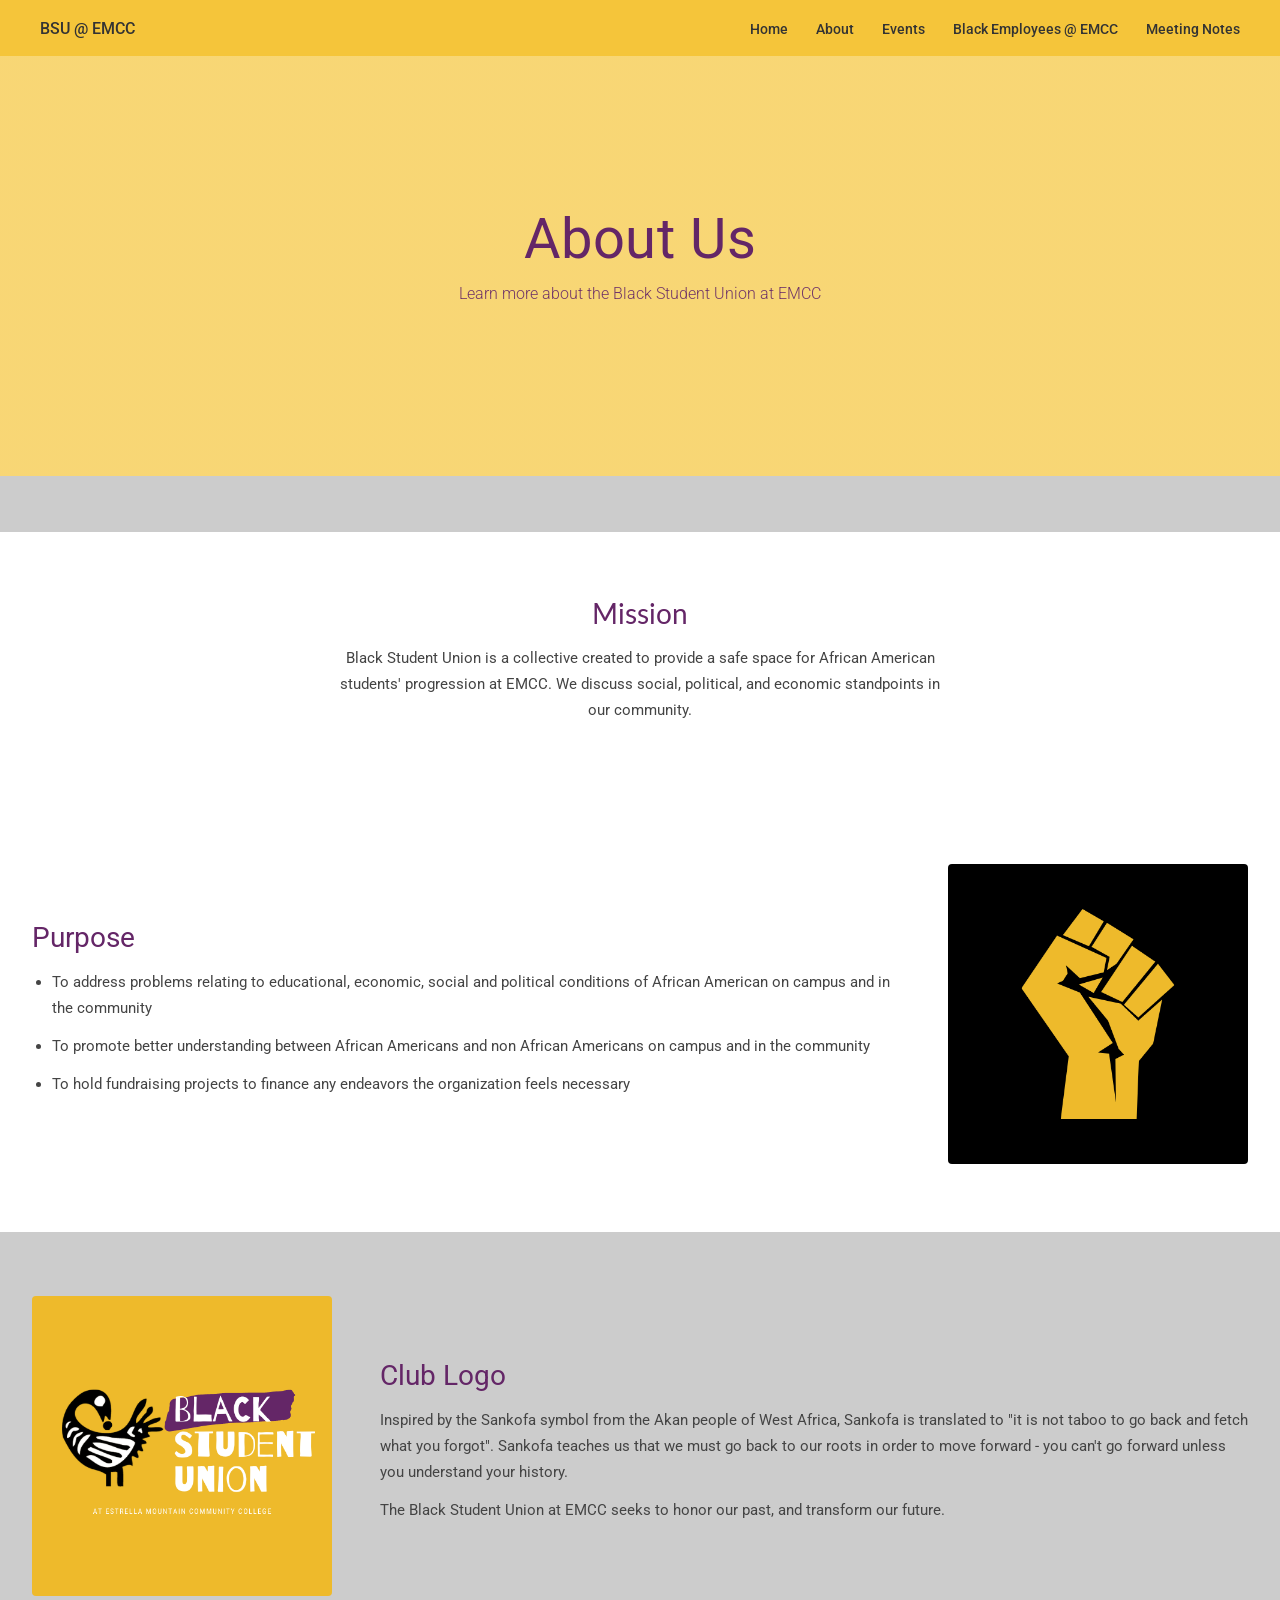
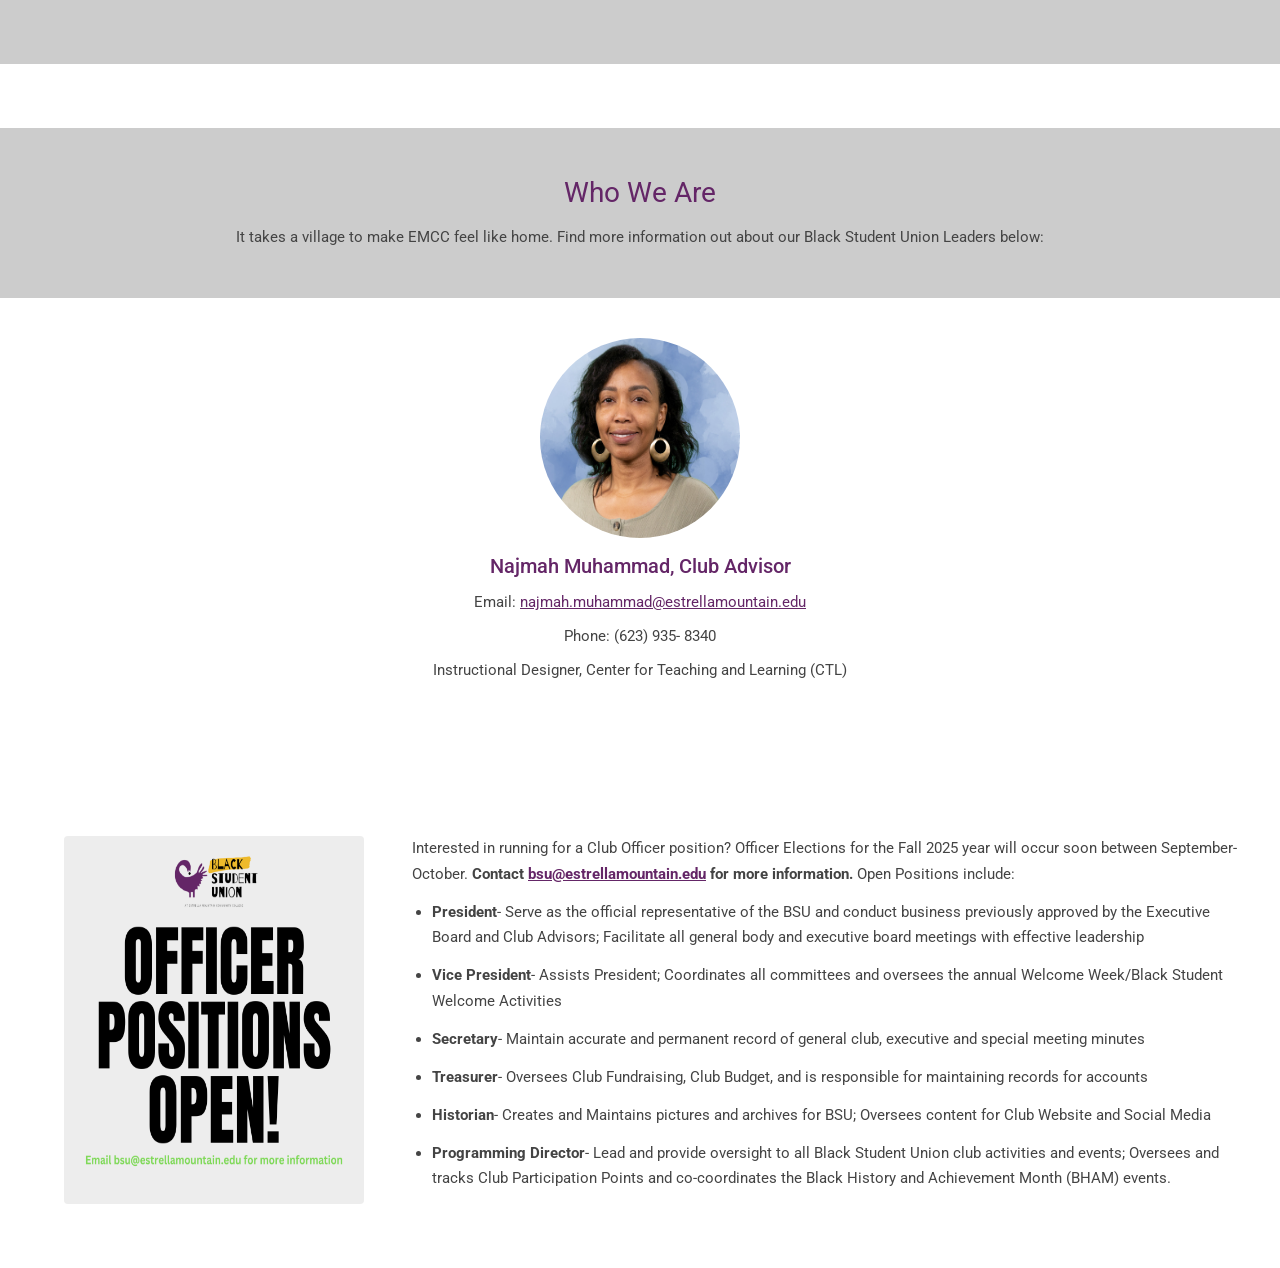
==== about.html @ 61bb8159 "Initialize project with basic structure and dependencies. completed the about structure and all the " ====
<!DOCTYPE html>
<html lang="en">
<head>
    <meta charset="UTF-8">
    <meta name="viewport" content="width=device-width, initial-scale=1.0">
    <title>About | BSU @ EMCC</title>
    <link href="https://fonts.googleapis.com/css2?family=Google+Sans:wght@400;500;700&family=Roboto:wght@300;400;500&family=Lato:wght@400;700&display=swap" rel="stylesheet">
    <link rel="stylesheet" href="club_content.css">
</head>
<body>
    <nav class="nav-about">
        <span class="nav-brand">BSU @ EMCC</span>
        <ul class="nav-links">
            <li><a href="Home.html">Home</a></li>
            <li><a href="About.html">About</a></li>
            <li><a href="Events.html">Events</a></li>
            <li><a href="BlackEmployees.html">Black Employees @ EMCC</a></li>
            <li><a href="#">Meeting Notes</a></li>
        </ul>
    </nav>
    <div class="hero hero-about">
        <h1>About Us</h1>
        <p>Learn more about the Black Student Union at EMCC</p>
    </div>
    <hr class="divider-about">
    <div class="mission-section">
        <h2>Mission</h2>
        <p>Black Student Union is a collective created to provide a safe space for African American students' progression at EMCC. We discuss social, political, and economic standpoints in our community.</p>
    </div>
    
    <div class="purpose-section">
    <div class="purpose-text">
        <h2>Purpose</h2>
        <ul>
            <li>To address problems relating to educational, economic, social and political conditions of African American on campus and in the community</li>
            <li>To promote better understanding between African Americans and non African Americans on campus and in the community</li>
            <li>To hold fundraising projects to finance any endeavors the organization feels necessary</li>
        </ul>
    </div>
    <div class="purpose-image">
        <img class="img-pop" src="fist.png" alt="BSU fist logo">
    </div>
    </div>
    <div class="club-logo-section">
    <div class="club-logo-image">
        <img class="img-pop" src="BSUClubLogo.png" alt="BSU Club Logo">
    </div>
    <div class="club-logo-text">
        <h2>Club Logo</h2>
        <p>Inspired by the Sankofa symbol from the Akan people of West Africa, Sankofa is translated to "it is not taboo to go back and fetch what you forgot". Sankofa teaches us that we must go back to our roots in order to move forward - you can't go forward unless you understand your history.</p>
        <p>The Black Student Union at EMCC seeks to honor our past, and transform our future.</p>
    </div>
    </div>
    <div class = "WhoWeAre-section"> 
        <h2>Who We Are</h2>
        <p>It takes a village to make EMCC feel like home. Find more information out about our Black Student Union Leaders below: </p>
    </div>
    <div class = "club-advisor-section">
        <img class="img-pop rounded" src="Najmah_Muhammad_Gear_Background.jpg" alt="Club Advisor">
        <h2>Najmah Muhammad, Club Advisor</h2>
        <p>Email: <a href = "mailto:najmah.muhammad@estrellamountain.edu">najmah.muhammad@estrellamountain.edu</a></p>
        <p>Phone: (623) 935- 8340</p>
        <p>Instructional Designer, Center for Teaching and Learning (CTL)</p>
    </div>
    <div class = "club-officer-section">
        <img class="img-pop" src="club_positions.png" alt="Club Officer">
        <div class = "club-officer-text">
            <p>Interested in running for a Club Officer position? Officer Elections for the Fall 2025 year will occur soon between September-October. <strong>Contact <a href = mailto:bsu@estrellamountain.edu> bsu@estrellamountain.edu</a> for more information.</strong> Open Positions include:</p>
            <ul>
                <li> <strong>President</strong>- Serve as the official representative of the BSU and conduct business previously approved by the Executive Board and Club Advisors; Facilitate all general body and executive board meetings with effective leadership </li>
                <li> <strong>Vice President</strong>-  Assists President; Coordinates all committees and oversees the annual Welcome Week/Black Student Welcome Activities </li>
                <li> <strong>Secretary</strong>-  Maintain accurate and permanent record of general club, executive and special meeting minutes</li>
                <li> <strong>Treasurer</strong>- Oversees Club Fundraising, Club Budget, and is responsible for maintaining records for accounts</li>
                <li> <strong>Historian</strong>- Creates and Maintains pictures and archives for BSU; Oversees content for Club Website and Social Media</li>
                <li> <strong>Programming Director</strong>- Lead and provide oversight to all Black Student Union club activities and events; Oversees and tracks Club Participation Points and co-coordinates the Black History and Achievement Month (BHAM) events.</li>
            </ul>
        </div>
    </div>
</body>
</html>
---- club_content.css ----
* { margin: 0; padding: 0; box-sizing: border-box; }
body { font-family: 'Roboto', Arial, sans-serif; color: #333; background: #fff; }

/* ── NAV ── */
nav {
  background: rgba(100, 38, 103, 0.9);
  display: flex;
  align-items: center;
  justify-content: space-between;
  padding: 0 40px;
  height: 56px;
  position: sticky;
  top: 0;
  z-index: 10;
}
.nav-brand { color: #fff; font-size: 1rem; font-weight: 500; }
.nav-links { display: flex; gap: 28px; list-style: none; }
.nav-links a { color: rgba(255,255,255,0.9); text-decoration: none; font-size: 0.875rem; font-weight: 500; }
.nav-links a:hover { color: #fff; }

/* ── HERO ── */
.hero {
  position: relative;
  height: 420px;
  background: linear-gradient(rgba(80,20,85,0.7), rgba(80,20,85,0.7)),
              url('https://www.shutterstock.com/image-photo/happy-multi-ethnic-young-group-600nw-2461211287.jpg') center/cover;
  display: flex;
  flex-direction: column;
  align-items: center;
  justify-content: center;
  text-align: center;
  color: #fff;
}
.hero h1 { font-size: 3.5rem; font-weight: 400; letter-spacing: 0.01em; margin-bottom: 12px; }
.hero p  { font-size: 1rem; font-weight: 300; opacity: 0.9; margin-bottom: 24px; }
.ig-btn {
  width: 44px; height: 44px;
  background: linear-gradient(45deg,#f09433,#e6683c,#dc2743,#cc2366,#bc1888);
  border-radius: 12px;
  display: inline-flex; align-items: center; justify-content: center;
  text-decoration: none;
}
.ig-btn svg { width: 22px; height: 22px; fill: #fff; }

/* ── NAV VARIANTS ── */
.nav-about {
  background: #f5c53a;
}
.nav-about .nav-links a {
  color: #333;
}
.nav-about .nav-brand {
  color: #333;
}

/* ── HERO VARIANTS ── */
.hero-about {
  background: linear-gradient(rgba(245, 197, 58, 0.7), rgba(245, 197, 58, 0.7)),
              url('/* ADD YOUR IMAGE URL HERE */') center/cover;
  color: #642667;
}

/* ── ABOUT BANNER DIVIDER ── */
.divider-about {
  border: none;
  background: #ccc;
  height: 56px;
  margin: 0;
}

/* ── MISSION ── */
.mission-section {
  text-align: center;
  padding: 64px 32px;
  max-width: 680px;
  margin: 0 auto;
}
.mission-section h2 {
  color: #642667;
  font-size: 1.75rem;
  font-weight: 400;
  margin-bottom: 16px;
  font-family: 'Lato', sans-serif;
}
.mission-section p {
  font-size: 0.95rem;
  line-height: 1.7;
  color: #444;
  margin-bottom: 12px;
}

/* ── PURPOSE ── */
.purpose-section {
  display: flex;
  align-items: center;
  gap: 48px;
  padding: 64px 32px;
  width: 100%;
}
.purpose-text {
  text-align: left;
  flex: 1;
}
.purpose-text h2 {
  color: #642667;
  font-size: 1.75rem;
  font-weight: 400;
  margin-bottom: 16px;
  text-align: left;
}
.purpose-text ul {
  padding-left: 20px;
}
.purpose-text li {
  font-size: 0.95rem;
  line-height: 1.7;
  color: #444;
  margin-bottom: 12px;
}
.purpose-image {
  flex-shrink: 0;
}
.purpose-image img {
  width: 300px;
  border-radius: 4px;
}

/* ── CLUB LOGO ── */
.club-logo-section {
  display: flex;
  align-items: center;
  gap: 48px;
  padding: 64px 32px;
  background: #ccc;
  width: 100%;
}
.club-logo-image {
  flex-shrink: 0;
}
.club-logo-image img {
  width: 300px;
  border-radius: 4px;
}
.club-logo-text {
  flex: 1;
}
.club-logo-text h2 {
  color: #642667;
  font-size: 1.75rem;
  font-weight: 400;
  margin-bottom: 16px;
}
.club-logo-text p {
  font-size: 0.95rem;
  line-height: 1.7;
  color: #444;
  margin-bottom: 12px;
}

/* ── WHO WE ARE ── */
.WhoWeAre-section {
  background-color: #ccc;
  padding: 48px 32px;
  margin-top: 64px;
  text-align: center;
}
.WhoWeAre-section h2 {
  color: #642667;
  font-size: 1.75rem;
  font-weight: 400;
  margin-bottom: 16px;
}
.WhoWeAre-section p {
  font-size: 0.95rem;
  line-height: 1.7;
  color: #444;
}

/* ── CLUB ADVISOR ── */
.club-advisor-section {
  display: flex;
  flex-direction: column;
  align-items: center;
  text-align: center;
  max-width: 640px;
  margin: 40px auto 80px;
  padding: 0 24px;
}
.club-advisor-section img {
  width: 200px;
  height: 200px;
  border-radius: 50%;
  margin-bottom: 16px;
}
.club-advisor-section h2 {
  color: #642667;
  font-size: 1.25rem;
  font-weight: 500;
  margin-bottom: 12px;
}
.club-advisor-section p {
  font-size: 0.95rem;
  line-height: 1.7;
  color: #444;
  margin-bottom: 8px;
}
.club-advisor-section a {
  color: #642667;
}

/* ── CLUB OFFICER ── */
.club-officer-section {
  display: flex;
  gap: 48px;
  padding: 64px 32px;
}
.club-officer-section img {
  width: 300px;
  flex-shrink: 0;
  border-radius: 4px;
  margin-left: 32px;
}
.club-officer-text p {
  font-size: 0.95rem;
  line-height: 1.7;
  color: #444;
  margin-bottom: 12px;
}
.club-officer-text ul {
  padding-left: 20px;
}
.club-officer-text li {
  font-size: 0.95rem;
  line-height: 1.7;
  color: #444;
  margin-bottom: 12px;
}
.club-officer-text a {
  color: #642667;
}

/* ── FAQ ── */
.faq-section { background: #f5f5f5; padding: 56px 32px; }
.faq-inner { max-width: 720px; margin: 0 auto; }
.faq-inner h2 {
  text-align: center;
  font-size: 1.4rem;
  font-weight: 400;
  color: #333;
  margin-bottom: 32px;
}
.faq-item { border-bottom: 1px solid #ddd; }
.faq-btn {
  width: 100%;
  background: none;
  border: none;
  cursor: pointer;
  display: flex;
  justify-content: space-between;
  align-items: center;
  padding: 20px 0;
  text-align: left;
  font-size: 1rem;
  color: #642667;
  font-family: inherit;
}
.faq-btn svg { width: 20px; height: 20px; stroke: #642667; fill: none; stroke-width: 2; flex-shrink: 0; transition: transform 0.25s; }
.faq-item.open .faq-btn svg { transform: rotate(180deg); }
.faq-body { max-height: 0; overflow: hidden; transition: max-height 0.3s ease; }
.faq-body p { padding: 0 0 18px; font-size: 0.9rem; color: #555; line-height: 1.65; }
.faq-item.open .faq-body { max-height: 200px; }

/* ── FOOTER ── */
footer {
  background: #642667;
  color: rgba(255,255,255,0.8);
  text-align: center;
  padding: 28px;
  font-size: 0.8rem;
}
footer a { color: rgba(255,255,255,0.8); }
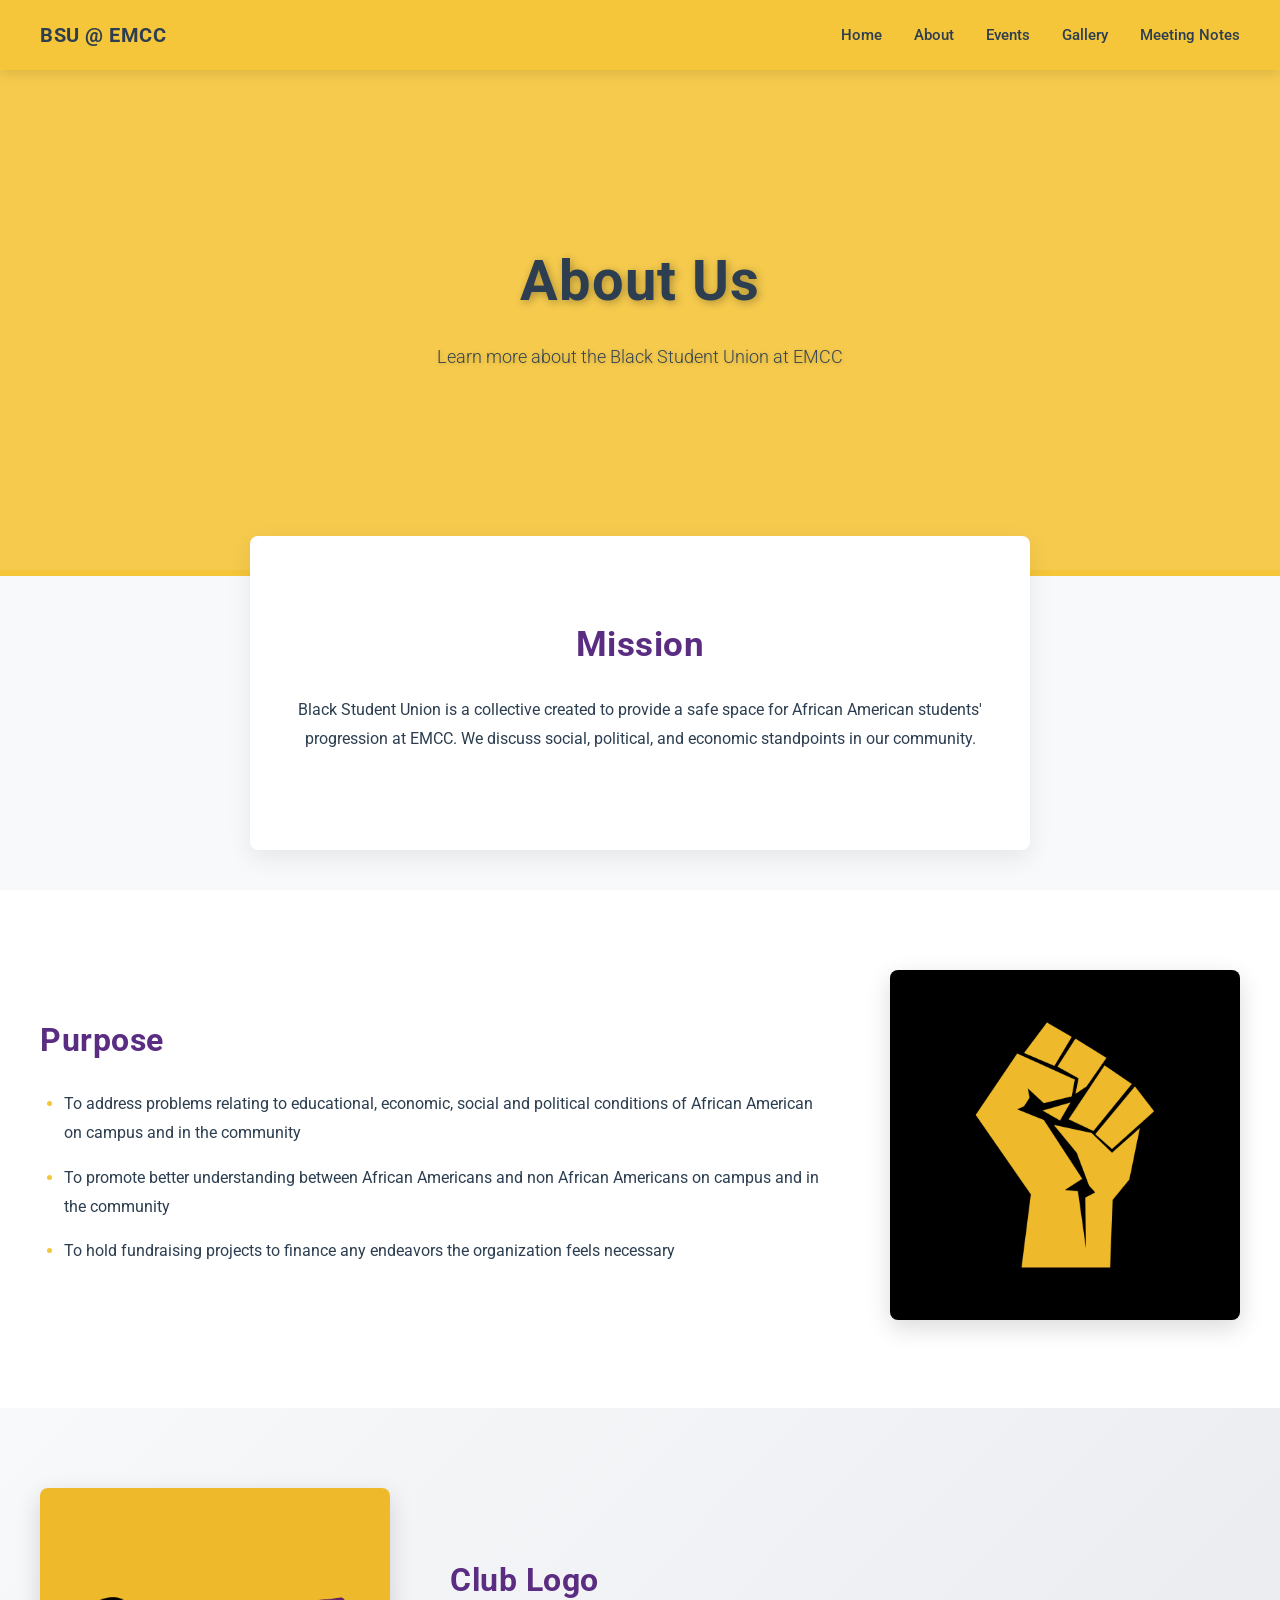
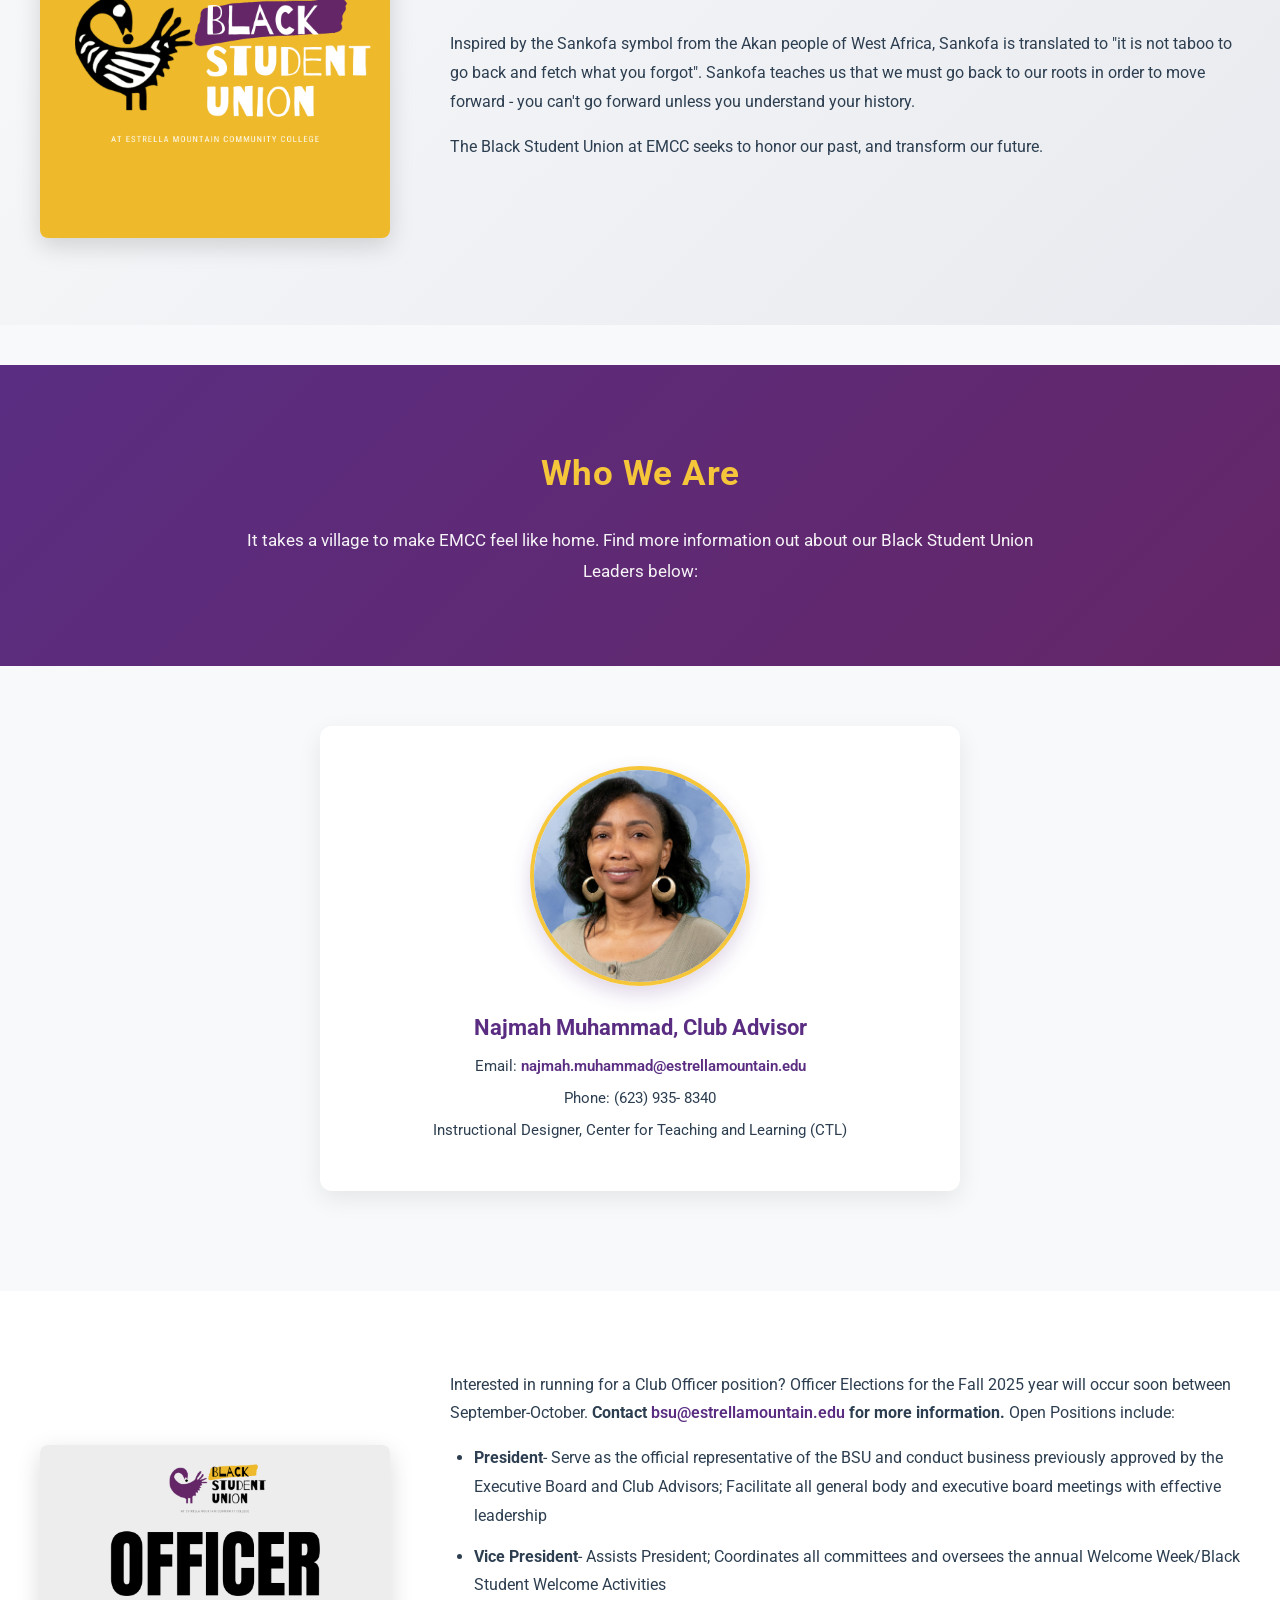
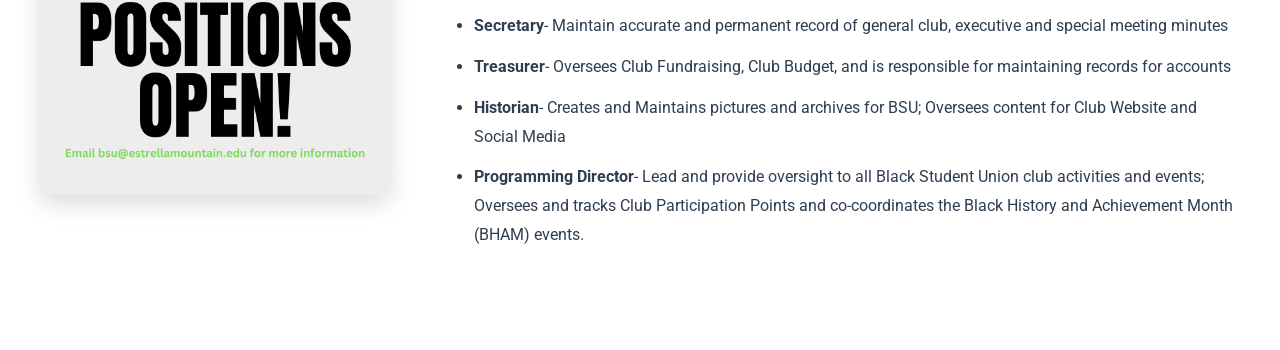
==== commit ce60c736: "Added gallery and events page, removed Black Employees page and image will replace on next commit" ====
--- a/about.html
+++ b/about.html
@@ -14,7 +14,7 @@
             <li><a href="Home.html">Home</a></li>
             <li><a href="About.html">About</a></li>
             <li><a href="Events.html">Events</a></li>
-            <li><a href="BlackEmployees.html">Black Employees @ EMCC</a></li>
+            <li><a href="BSUGallery.html">Gallery</a></li>
             <li><a href="#">Meeting Notes</a></li>
         </ul>
     </nav>
--- a/club_content.css
+++ b/club_content.css
@@ -1,28 +1,68 @@
 * { margin: 0; padding: 0; box-sizing: border-box; }
-body { font-family: 'Roboto', Arial, sans-serif; color: #333; background: #fff; }
+body { 
+  font-family: 'Segoe UI', 'Roboto', Arial, sans-serif; 
+  color: #2c3e50; 
+  background: #f8f9fa;
+  line-height: 1.6;
+}
 
 /* ── NAV ── */
 nav {
-  background: rgba(100, 38, 103, 0.9);
+  background: linear-gradient(135deg, #5a2d82 0%, #642667 100%);
   display: flex;
   align-items: center;
   justify-content: space-between;
   padding: 0 40px;
-  height: 56px;
+  height: 70px;
   position: sticky;
   top: 0;
   z-index: 10;
-}
-.nav-brand { color: #fff; font-size: 1rem; font-weight: 500; }
-.nav-links { display: flex; gap: 28px; list-style: none; }
-.nav-links a { color: rgba(255,255,255,0.9); text-decoration: none; font-size: 0.875rem; font-weight: 500; }
-.nav-links a:hover { color: #fff; }
+  box-shadow: 0 4px 12px rgba(0,0,0,0.15);
+}
+.nav-brand { 
+  color: #fff; 
+  font-size: 1.25rem; 
+  font-weight: 700;
+  letter-spacing: 0.5px;
+  transition: opacity 0.3s ease;
+}
+.nav-brand:hover { opacity: 0.9; }
+.nav-links { 
+  display: flex; 
+  gap: 32px; 
+  list-style: none; 
+}
+.nav-links a { 
+  color: rgba(255,255,255,0.95); 
+  text-decoration: none; 
+  font-size: 0.95rem; 
+  font-weight: 500;
+  position: relative;
+  transition: color 0.3s ease;
+}
+.nav-links a::after {
+  content: '';
+  position: absolute;
+  bottom: -4px;
+  left: 0;
+  width: 0;
+  height: 2px;
+  background: #f5c53a;
+  transition: width 0.3s ease;
+}
+.nav-links a:hover { 
+  color: #fff;
+}
+.nav-links a:hover::after {
+  width: 100%;
+}
+
 
 /* ── HERO ── */
 .hero {
   position: relative;
-  height: 420px;
-  background: linear-gradient(rgba(80,20,85,0.7), rgba(80,20,85,0.7)),
+  height: 500px;
+  background: linear-gradient(135deg, rgba(90,45,130,0.85), rgba(100,38,103,0.85)),
               url('https://www.shutterstock.com/image-photo/happy-multi-ethnic-young-group-600nw-2461211287.jpg') center/cover;
   display: flex;
   flex-direction: column;
@@ -31,150 +71,777 @@
   text-align: center;
   color: #fff;
 }
-.hero h1 { font-size: 3.5rem; font-weight: 400; letter-spacing: 0.01em; margin-bottom: 12px; }
-.hero p  { font-size: 1rem; font-weight: 300; opacity: 0.9; margin-bottom: 24px; }
+.hero h1 { 
+  font-size: 3.5rem; 
+  font-weight: 700; 
+  letter-spacing: 1px; 
+  margin-bottom: 16px;
+  text-shadow: 2px 2px 8px rgba(0,0,0,0.3);
+}
+.hero p  { 
+  font-size: 1.1rem; 
+  font-weight: 300; 
+  opacity: 0.95; 
+  margin-bottom: 32px;
+  text-shadow: 1px 1px 4px rgba(0,0,0,0.2);
+}
 .ig-btn {
-  width: 44px; height: 44px;
+  width: 52px; 
+  height: 52px;
   background: linear-gradient(45deg,#f09433,#e6683c,#dc2743,#cc2366,#bc1888);
   border-radius: 12px;
-  display: inline-flex; align-items: center; justify-content: center;
+  display: inline-flex; 
+  align-items: center; 
+  justify-content: center;
   text-decoration: none;
-}
-.ig-btn svg { width: 22px; height: 22px; fill: #fff; }
+  transition: transform 0.3s ease, box-shadow 0.3s ease;
+  box-shadow: 0 4px 12px rgba(0,0,0,0.2);
+}
+.ig-btn:hover {
+  transform: translateY(-3px);
+  box-shadow: 0 8px 20px rgba(0,0,0,0.3);
+}
+.ig-btn svg { width: 26px; height: 26px; fill: #fff; }
+
+
 
 /* ── NAV VARIANTS ── */
 .nav-about {
-  background: #f5c53a;
+  background: linear-gradient(135deg, #f5c53a 0%, #f5c53a 100%);
+  box-shadow: 0 4px 12px rgba(0,0,0,0.1);
 }
 .nav-about .nav-links a {
-  color: #333;
+  color: #2c3e50;
+}
+.nav-about .nav-links a:hover {
+  color: #5a2d82;
+}
+.nav-about .nav-links a::after {
+  background: #5a2d82;
 }
 .nav-about .nav-brand {
-  color: #333;
+  color: #2c3e50;
 }
 
 /* ── HERO VARIANTS ── */
 .hero-about {
-  background: linear-gradient(rgba(245, 197, 58, 0.7), rgba(245, 197, 58, 0.7)),
+  background: linear-gradient(135deg, rgba(245, 197, 58, 0.9), rgba(245, 197, 58, 0.9)),
               url('/* ADD YOUR IMAGE URL HERE */') center/cover;
-  color: #642667;
+  color: #2c3e50;
+}
+
+.hero-events {
+  background: linear-gradient(135deg, rgba(90,45,130,0.92), rgba(100,38,103,0.92)),
+              url('https://images.unsplash.com/photo-1500530855697-b586d89ba3ee?auto=format&fit=crop&w=1600&q=80') center/cover;
+  color: #fff;
+  min-height: 380px;
+  display: flex;
+  align-items: center;
+  justify-content: center;
+}
+
+.hero-events h1 {
+  font-size: 3rem;
+  letter-spacing: 1px;
+  margin: 0;
+  text-shadow: 2px 2px 12px rgba(0,0,0,0.4);
+}
+
+/* ── GALLERY PAGE ── */
+.hero-gallery {
+  background: linear-gradient(135deg, rgba(90,45,130,0.88), rgba(100,38,103,0.88)),
+              url('https://images.unsplash.com/photo-1521737604893-d14cc237f11d?auto=format&fit=crop&w=1600&q=80') center/cover;
+  color: #fff;
+  min-height: 380px;
+  display: flex;
+  align-items: center;
+  justify-content: center;
+  text-align: center;
+  padding: 40px 20px;
+}
+
+.hero-gallery h1 {
+  font-size: 3rem;
+  margin-bottom: 16px;
+  letter-spacing: 1px;
+  text-shadow: 2px 2px 16px rgba(0,0,0,0.4);
+}
+
+.hero-gallery p {
+  font-size: 1.1rem;
+  max-width: 760px;
+  margin: 0 auto;
+  opacity: 0.95;
+}
+
+.quote-banner {
+  background: #f5c53a;
+  color: #2c3e50;
+  padding: 36px 24px;
+  max-width: 1200px;
+  margin: -40px auto 40px;
+  border-radius: 20px;
+  box-shadow: 0 14px 30px rgba(0,0,0,0.08);
+}
+
+.quote-banner h2 {
+  font-size: 2rem;
+  margin-bottom: 14px;
+  letter-spacing: 0.5px;
+}
+
+.quote-banner p {
+  font-size: 1.15rem;
+  line-height: 1.75;
+  font-weight: 600;
+  max-width: 860px;
+  margin: 0 auto;
+}
+
+.gallery-section {
+  padding: 60px 20px;
+  max-width: 1200px;
+  margin: 0 auto 80px;
+}
+
+.gallery-wrapper {
+  display: grid;
+  grid-template-columns: 1fr;
+  gap: 32px;
+}
+
+.gallery-description {
+  color: #2c3e50;
+  background: rgba(255,255,255,0.96);
+  border-radius: 24px;
+  padding: 26px 30px;
+  box-shadow: 0 18px 40px rgba(0,0,0,0.08);
+  border: 1px solid rgba(90,45,130,0.08);
+}
+
+.gallery-description p {
+  font-size: 1rem;
+  line-height: 1.8;
+  max-width: 860px;
+}
+
+.gallery-grid {
+  display: grid;
+  grid-template-columns: repeat(auto-fit, minmax(240px, 1fr));
+  gap: 24px;
+}
+
+.gallery-grid .event-card {
+  position: relative;
+  border-radius: 28px;
+  overflow: hidden;
+  cursor: pointer;
+  aspect-ratio: 1 / 1;
+  box-shadow: 0 20px 45px rgba(0,0,0,0.1);
+  transition: transform 0.3s ease, box-shadow 0.3s ease;
+  background: #111;
+  display: grid;
+}
+
+.gallery-grid .event-card:hover {
+  transform: translateY(-5px);
+  box-shadow: 0 28px 58px rgba(0,0,0,0.16);
+}
+
+.gallery-grid .event-card img {
+  width: 100%;
+  height: 100%;
+  object-fit: cover;
+  display: block;
+  transition: transform 0.4s ease;
+}
+
+.gallery-grid .event-card:hover img {
+  transform: scale(1.03);
+}
+
+.event-overlay {
+  position: absolute;
+  inset: 0;
+  display: flex;
+  flex-direction: column;
+  justify-content: flex-end;
+  padding: 22px;
+  background: linear-gradient(180deg, rgba(0,0,0,0.02) 0%, rgba(0,0,0,0.45) 55%, rgba(0,0,0,0.82) 100%);
+  color: #fff;
+}
+
+.event-label {
+  font-size: 1.1rem;
+  font-weight: 800;
+  margin-bottom: 8px;
+  letter-spacing: 0.1px;
+}
+
+.event-tag {
+  display: inline-flex;
+  align-items: center;
+  gap: 8px;
+  color: #f5c53a;
+  font-weight: 700;
+  text-transform: uppercase;
+  letter-spacing: 0.08em;
+  font-size: 0.8rem;
+}
+
+.gallery-lightbox {
+  position: fixed;
+  top: 0;
+  left: 0;
+  width: 100vw;
+  height: 100vh;
+  display: none;
+  align-items: center;
+  justify-content: center;
+  z-index: 2000;
+  padding: 24px;
+}
+
+.gallery-lightbox.open {
+  display: flex;
+}
+
+.lightbox-backdrop {
+  position: absolute;
+  inset: 0;
+  background: rgba(0,0,0,0.72);
+  backdrop-filter: blur(4px);
+}
+
+.lightbox-panel {
+  position: relative;
+  width: min(1120px, 100%);
+  max-height: calc(100vh - 48px);
+  padding: 24px;
+  border-radius: 28px;
+  background: rgba(18,18,24,0.96);
+  box-shadow: 0 30px 70px rgba(0,0,0,0.35);
+  z-index: 2;
+  display: grid;
+  gap: 18px;
+}
+
+.lightbox-close {
+  position: absolute;
+  top: 18px;
+  right: 18px;
+  width: 46px;
+  height: 46px;
+  border: none;
+  border-radius: 50%;
+  background: rgba(255,255,255,0.1);
+  color: #fff;
+  font-size: 1.5rem;
+  cursor: pointer;
+  transition: background 0.25s ease;
+}
+
+.lightbox-close:hover {
+  background: rgba(245,197,58,0.95);
+  color: #2c3e50;
+}
+
+.lightbox-content {
+  display: grid;
+  grid-template-columns: 56px minmax(0, 1fr) 56px;
+  align-items: center;
+  gap: 18px;
+}
+
+.lightbox-media {
+  position: relative;
+  min-height: 60vh;
+  overflow: hidden;
+  border-radius: 24px;
+  background: #0f0f14;
+  display: flex;
+  align-items: center;
+  justify-content: center;
+}
+
+.lightbox-media img,
+.lightbox-media video {
+  max-width: 100%;
+  max-height: 70vh;
+  object-fit: contain;
+  display: block;
+}
+
+.lightbox-nav {
+  width: 56px;
+  height: 56px;
+  border: none;
+  border-radius: 50%;
+  background: rgba(245,197,58,0.18);
+  color: #fff;
+  font-size: 1.5rem;
+  cursor: pointer;
+  transition: transform 0.25s ease, background 0.25s ease;
+}
+
+.lightbox-nav:hover {
+  transform: scale(1.05);
+  background: rgba(245,197,58,0.28);
+}
+
+.lightbox-caption {
+  color: #fff;
+  font-size: 1rem;
+  line-height: 1.7;
+  padding: 0 6px;
+}
+
+.lightbox-thumbs {
+  display: grid;
+  grid-template-columns: repeat(auto-fit, minmax(90px, 1fr));
+  gap: 12px;
+}
+
+.lightbox-thumb {
+  border: 2px solid transparent;
+  border-radius: 18px;
+  overflow: hidden;
+  background: #111;
+  cursor: pointer;
+  padding: 0;
+  min-height: 90px;
+  aspect-ratio: 1 / 1;
+  transition: transform 0.25s ease, border-color 0.25s ease, opacity 0.25s ease;
+}
+
+.lightbox-thumb.active {
+  border-color: #f5c53a;
+  opacity: 1;
+}
+
+.lightbox-thumb:hover {
+  transform: translateY(-2px);
+  opacity: 0.95;
+}
+
+.lightbox-thumb img,
+.lightbox-thumb video {
+  width: 100%;
+  height: 100%;
+  object-fit: cover;
+  display: block;
+}
+
+@media (max-width: 900px) {
+  .quote-banner {
+    margin: 0 auto 32px;
+  }
+
+  .gallery-grid {
+    gap: 20px;
+  }
+
+  .lightbox-panel {
+    padding: 18px;
+  }
+
+  .lightbox-content {
+    grid-template-columns: 48px minmax(0, 1fr) 48px;
+    gap: 14px;
+  }
+}
+
+@media (max-width: 680px) {
+  .hero-gallery h1 {
+    font-size: 2.2rem;
+  }
+
+  .gallery-section {
+    padding: 40px 16px;
+  }
+
+  .gallery-grid {
+    grid-template-columns: 1fr;
+  }
+
+  .gallery-description {
+    padding: 22px 20px;
+  }
+
+  .lightbox-panel {
+    max-height: calc(100vh - 28px);
+    padding: 16px;
+  }
+
+  .lightbox-content {
+    grid-template-columns: 42px minmax(0, 1fr) 42px;
+  }
+
+  .lightbox-thumb {
+    min-height: 76px;
+  }
+}
+
+/* ── EVENTS PAGE ── */
+.hero-events {
+  background: linear-gradient(135deg, rgba(90,45,130,0.92), rgba(100,38,103,0.92)),
+              url('https://images.unsplash.com/photo-1500530855697-b586d89ba3ee?auto=format&fit=crop&w=1600&q=80') center/cover;
+  color: #fff;
+  min-height: 420px;
+  display: flex;
+  align-items: center;
+  justify-content: center;
+  text-align: center;
+}
+
+.hero-events .hero-content {
+  max-width: 760px;
+  padding: 0 24px;
+}
+
+.hero-events h1 {
+  font-size: 3rem;
+  letter-spacing: 1px;
+  margin-bottom: 16px;
+  text-shadow: 2px 2px 14px rgba(0,0,0,0.35);
+}
+
+.hero-events p {
+  font-size: 1.05rem;
+  line-height: 1.8;
+  opacity: 0.95;
+  margin: 0 auto 24px;
+  max-width: 620px;
+}
+
+.hero-cta {
+  display: inline-flex;
+  align-items: center;
+  justify-content: center;
+  background: #f5c53a;
+  color: #2c3e50;
+  text-decoration: none;
+  font-weight: 700;
+  padding: 14px 28px;
+  border-radius: 999px;
+  box-shadow: 0 12px 30px rgba(0,0,0,0.22);
+  transition: transform 0.25s ease, opacity 0.25s ease;
+}
+
+.hero-cta:hover {
+  transform: translateY(-2px);
+  opacity: 0.95;
+}
+
+.page-content {
+  max-width: 1200px;
+  margin: 0 auto;
+  padding: 40px 24px 80px;
+}
+
+.section-card {
+  background: #fff;
+  border-radius: 20px;
+  padding: 40px;
+  box-shadow: 0 16px 40px rgba(0,0,0,0.08);
+  margin-bottom: 40px;
+}
+
+.section-card h2 {
+  font-size: 2rem;
+  color: #5a2d82;
+  margin-bottom: 16px;
+}
+
+.section-card p {
+  color: #2c3e50;
+  line-height: 1.8;
+  font-size: 1rem;
+}
+
+.section-header {
+  max-width: 770px;
+  margin: 0 auto 32px;
+  text-align: center;
+}
+
+.section-tag,
+.tag {
+  display: inline-flex;
+  align-items: center;
+  justify-content: center;
+  background: rgba(245,197,58,0.15);
+  color: #5a2d82;
+  border-radius: 999px;
+  padding: 10px 18px;
+  font-size: 0.9rem;
+  font-weight: 700;
+  margin-bottom: 20px;
+}
+
+.event-grid {
+  display: grid;
+  grid-template-columns: repeat(2, minmax(280px, 1fr));
+  gap: 28px;
+}
+
+.event-card {
+  background: #fff;
+  border: 1px solid rgba(90,45,130,0.08);
+  border-radius: 20px;
+  padding: 32px;
+  box-shadow: 0 14px 28px rgba(0,0,0,0.06);
+}
+
+.event-card h3 {
+  color: #5a2d82;
+  font-size: 1.7rem;
+  margin-bottom: 16px;
+  line-height: 1.2;
+}
+
+.event-card p {
+  color: #2c3e50;
+  line-height: 1.75;
+  margin-bottom: 16px;
+}
+
+.calendar-section {
+  padding: 40px 20px;
+  text-align: center;
+  background: linear-gradient(135deg, #f8f9fa 0%, #e8eaef 100%);
+  margin: 0 auto 40px;
+  max-width: 1100px;
+  border-radius: 20px;
+  box-shadow: 0 14px 36px rgba(0,0,0,0.1);
+}
+
+.calendar-section h2 {
+  color: #5a2d82;
+  font-size: 2.2rem;
+  margin-bottom: 24px;
+  letter-spacing: 0.5px;
+}
+
+.calendar-wrapper {
+  max-width: 900px;
+  margin: 0 auto;
+  border-radius: 20px;
+  overflow: hidden;
+  box-shadow: 0 10px 30px rgba(0,0,0,0.12);
+  background: #fff;
+}
+
+.calendar-wrapper iframe {
+  width: 100%;
+  min-height: 620px;
+}
+
+.calendar-note,
+.calendar-contact p {
+  max-width: 820px;
+  margin: 20px auto 0;
+  color: #2c3e50;
+  font-size: 1rem;
+  line-height: 1.75;
+}
+
+.calendar-contact {
+  margin-top: 24px;
+}
+
+calendar-contact p {
+  opacity: 0.85;
+}
+
+.hero-events {
+  padding: 40px 20px;
+}
+
+@media (max-width: 1000px) {
+  .event-grid,
+  .advisor-card {
+    grid-template-columns: 1fr;
+  }
+
+  .section-card,
+  .calendar-section {
+    padding: 32px 24px;
+  }
+}
+
+@media (max-width: 680px) {
+  .page-content {
+    padding: 24px 16px 60px;
+  }
+
+  .hero-events h1 {
+    font-size: 2.4rem;
+  }
+
+  .hero-events p {
+    font-size: 1rem;
+  }
+
+  .hero-cta {
+    width: 100%;
+    padding: 14px 0;
+  }
+
+  .calendar-wrapper iframe {
+    min-height: 520px;
+  }
 }
 
 /* ── ABOUT BANNER DIVIDER ── */
 .divider-about {
   border: none;
-  background: #ccc;
-  height: 56px;
+  background: linear-gradient(90deg, #f5c53a 0%, #f5c53a 100%);
+  height: 6px;
   margin: 0;
 }
+
+
 
 /* ── MISSION ── */
 .mission-section {
   text-align: center;
-  padding: 64px 32px;
-  max-width: 680px;
+  padding: 80px 40px;
+  max-width: 780px;
   margin: 0 auto;
+  background: #fff;
+  border-radius: 8px;
+  margin-top: -40px;
+  position: relative;
+  z-index: 2;
+  box-shadow: 0 8px 24px rgba(0,0,0,0.08);
 }
 .mission-section h2 {
-  color: #642667;
-  font-size: 1.75rem;
-  font-weight: 400;
+  color: #5a2d82;
+  font-size: 2.2rem;
+  font-weight: 700;
+  margin-bottom: 24px;
+  letter-spacing: 0.5px;
+}
+.mission-section p {
+  font-size: 1rem;
+  line-height: 1.8;
+  color: #2c3e50;
   margin-bottom: 16px;
-  font-family: 'Lato', sans-serif;
-}
-.mission-section p {
-  font-size: 0.95rem;
-  line-height: 1.7;
-  color: #444;
-  margin-bottom: 12px;
 }
 
 /* ── PURPOSE ── */
 .purpose-section {
   display: flex;
   align-items: center;
-  gap: 48px;
-  padding: 64px 32px;
+  gap: 60px;
+  padding: 80px 40px;
   width: 100%;
+  background: #fff;
+  margin-top: 40px;
 }
 .purpose-text {
   text-align: left;
   flex: 1;
 }
 .purpose-text h2 {
-  color: #642667;
-  font-size: 1.75rem;
-  font-weight: 400;
+  color: #5a2d82;
+  font-size: 2rem;
+  font-weight: 700;
+  margin-bottom: 24px;
+  text-align: left;
+  letter-spacing: 0.5px;
+}
+.purpose-text ul {
+  padding-left: 24px;
+}
+.purpose-text li {
+  font-size: 1rem;
+  line-height: 1.8;
+  color: #2c3e50;
   margin-bottom: 16px;
-  text-align: left;
-}
-.purpose-text ul {
-  padding-left: 20px;
-}
-.purpose-text li {
-  font-size: 0.95rem;
-  line-height: 1.7;
-  color: #444;
-  margin-bottom: 12px;
+  position: relative;
+}
+.purpose-text li::marker {
+  color: #f5c53a;
 }
 .purpose-image {
   flex-shrink: 0;
 }
 .purpose-image img {
-  width: 300px;
-  border-radius: 4px;
-}
+  width: 350px;
+  border-radius: 8px;
+  box-shadow: 0 8px 24px rgba(0,0,0,0.15);
+  transition: transform 0.3s ease;
+}
+.purpose-image img:hover {
+  transform: translateY(-5px);
+}
+
+
 
 /* ── CLUB LOGO ── */
 .club-logo-section {
   display: flex;
   align-items: center;
-  gap: 48px;
-  padding: 64px 32px;
-  background: #ccc;
+  gap: 60px;
+  padding: 80px 40px;
+  background: linear-gradient(135deg, #f8f9fa 0%, #e8eaef 100%);
   width: 100%;
 }
 .club-logo-image {
   flex-shrink: 0;
 }
 .club-logo-image img {
-  width: 300px;
-  border-radius: 4px;
+  width: 350px;
+  border-radius: 8px;
+  box-shadow: 0 8px 24px rgba(0,0,0,0.15);
+  transition: transform 0.3s ease;
+}
+.club-logo-image img:hover {
+  transform: scale(1.02);
 }
 .club-logo-text {
   flex: 1;
 }
 .club-logo-text h2 {
-  color: #642667;
-  font-size: 1.75rem;
-  font-weight: 400;
+  color: #5a2d82;
+  font-size: 2rem;
+  font-weight: 700;
+  margin-bottom: 24px;
+  letter-spacing: 0.5px;
+}
+.club-logo-text p {
+  font-size: 1rem;
+  line-height: 1.8;
+  color: #2c3e50;
   margin-bottom: 16px;
-}
-.club-logo-text p {
-  font-size: 0.95rem;
-  line-height: 1.7;
-  color: #444;
-  margin-bottom: 12px;
 }
 
 /* ── WHO WE ARE ── */
 .WhoWeAre-section {
-  background-color: #ccc;
-  padding: 48px 32px;
-  margin-top: 64px;
+  background: linear-gradient(135deg, #5a2d82 0%, #642667 100%);
+  padding: 80px 40px;
+  margin-top: 40px;
   text-align: center;
+  color: #fff;
 }
 .WhoWeAre-section h2 {
-  color: #642667;
-  font-size: 1.75rem;
-  font-weight: 400;
-  margin-bottom: 16px;
+  color: #f5c53a;
+  font-size: 2.2rem;
+  font-weight: 700;
+  margin-bottom: 24px;
+  letter-spacing: 0.5px;
 }
 .WhoWeAre-section p {
-  font-size: 0.95rem;
-  line-height: 1.7;
-  color: #444;
-}
+  font-size: 1.05rem;
+  line-height: 1.8;
+  color: rgba(255,255,255,0.95);
+  max-width: 800px;
+  margin: 0 auto;
+}
+
+
 
 /* ── CLUB ADVISOR ── */
 .club-advisor-section {
@@ -183,73 +850,264 @@
   align-items: center;
   text-align: center;
   max-width: 640px;
-  margin: 40px auto 80px;
-  padding: 0 24px;
+  margin: 60px auto 100px;
+  padding: 40px 24px;
+  background: #fff;
+  border-radius: 12px;
+  box-shadow: 0 8px 24px rgba(0,0,0,0.08);
 }
 .club-advisor-section img {
-  width: 200px;
-  height: 200px;
+  width: 220px;
+  height: 220px;
   border-radius: 50%;
-  margin-bottom: 16px;
+  margin-bottom: 24px;
+  box-shadow: 0 8px 20px rgba(90,45,130,0.2);
+  border: 4px solid #f5c53a;
+  object-fit: cover;
 }
 .club-advisor-section h2 {
-  color: #642667;
-  font-size: 1.25rem;
-  font-weight: 500;
-  margin-bottom: 12px;
+  color: #5a2d82;
+  font-size: 1.4rem;
+  font-weight: 700;
+  margin-bottom: 8px;
 }
 .club-advisor-section p {
   font-size: 0.95rem;
-  line-height: 1.7;
-  color: #444;
+  line-height: 1.6;
+  color: #2c3e50;
   margin-bottom: 8px;
 }
 .club-advisor-section a {
-  color: #642667;
+  color: #5a2d82;
+  text-decoration: none;
+  font-weight: 600;
+  transition: color 0.3s ease;
+}
+.club-advisor-section a:hover {
+  color: #f5c53a;
 }
 
 /* ── CLUB OFFICER ── */
 .club-officer-section {
   display: flex;
-  gap: 48px;
-  padding: 64px 32px;
+  gap: 60px;
+  padding: 80px 40px;
+  background: #fff;
+  align-items: center;
 }
 .club-officer-section img {
+  width: 350px;
+  flex-shrink: 0;
+  border-radius: 8px;
+  box-shadow: 0 8px 24px rgba(0,0,0,0.15);
+  transition: transform 0.3s ease;
+}
+.club-officer-section img:hover {
+  transform: translateY(-5px);
+}
+.club-officer-text {
+  flex: 1;
+}
+.club-officer-text h2 {
+  color: #5a2d82;
+  font-size: 2rem;
+  font-weight: 700;
+  margin-bottom: 20px;
+  letter-spacing: 0.5px;
+}
+.club-officer-text p {
+  font-size: 1rem;
+  line-height: 1.8;
+  color: #2c3e50;
+  margin-bottom: 16px;
+}
+.club-officer-text ul {
+  padding-left: 24px;
+  margin-bottom: 20px;
+}
+.club-officer-text li {
+  font-size: 1rem;
+  line-height: 1.8;
+  color: #2c3e50;
+  margin-bottom: 12px;
+}
+.club-officer-text a {
+  color: #5a2d82;
+  text-decoration: none;
+  font-weight: 600;
+  transition: color 0.3s ease;
+}
+.club-officer-text a:hover {
+  color: #f5c53a;
+}
+
+/* ── CANVAS BANNER ── */
+.canvas-banner {
+  background: linear-gradient(135deg, #f5c53a 0%, #ffd700 100%);
+  padding: 24px 40px;
+  text-align: center;
+  font-size: 1.05rem;
+  color: #2c3e50;
+  font-weight: 500;
+  box-shadow: 0 4px 12px rgba(245, 197, 58, 0.3);
+  margin: 0;
+}
+
+.canvas-banner a {
+  color: #5a2d82;
+  font-weight: 700;
+  text-decoration: none;
+  transition: opacity 0.3s ease;
+}
+
+.canvas-banner a:hover {
+  opacity: 0.8;
+  text-decoration: underline;
+}
+
+/* ── WHO WE ARE (HOME) ── */
+.who {
+  display: flex;
+  align-items: center;
+  gap: 60px;
+  padding: 80px 40px;
+  background: #fff;
+  max-width: 1200px;
+  margin: 40px auto;
+  border-radius: 12px;
+  box-shadow: 0 8px 24px rgba(0,0,0,0.1);
+}
+
+.who-logo-placeholder {
+  flex-shrink: 0;
+}
+
+.who-logo-placeholder img {
   width: 300px;
-  flex-shrink: 0;
+  height: 300px;
+  object-fit: contain;
+  filter: drop-shadow(0 4px 12px rgba(0,0,0,0.15));
+  transition: transform 0.3s ease;
+}
+
+.who-logo-placeholder img:hover {
+  transform: scale(1.05);
+}
+
+.who-text {
+  flex: 1;
+}
+
+.who-text h2 {
+  color: #5a2d82;
+  font-size: 2.2rem;
+  font-weight: 700;
+  margin-bottom: 24px;
+  letter-spacing: 0.5px;
+}
+
+.who-text p {
+  font-size: 1rem;
+  line-height: 1.8;
+  color: #2c3e50;
+  margin-bottom: 20px;
+}
+
+.who-text strong {
+  color: #5a2d82;
+  font-weight: 700;
+}
+
+/* ── MEMBERSHIP SECTION ── */
+.membership-section {
+  background: linear-gradient(135deg, #f8f9fa 0%, #e8eaef 100%);
+  padding: 80px 40px;
+  max-width: 1000px;
+  margin: 60px auto;
+  border-radius: 12px;
+  box-shadow: 0 8px 24px rgba(0,0,0,0.08);
+}
+
+.membership-section h2 {
+  color: #5a2d82;
+  font-size: 2.2rem;
+  font-weight: 700;
+  margin-bottom: 32px;
+  text-align: center;
+  letter-spacing: 0.5px;
+}
+
+.membership-section p {
+  font-size: 1rem;
+  line-height: 1.8;
+  color: #2c3e50;
+  margin-bottom: 24px;
+  text-align: center;
+}
+
+.membership-section strong {
+  color: #5a2d82;
+}
+
+.contact-note {
+  background: rgba(90, 45, 130, 0.05);
+  padding: 20px 24px;
+  border-left: 4px solid #5a2d82;
   border-radius: 4px;
-  margin-left: 32px;
-}
-.club-officer-text p {
-  font-size: 0.95rem;
-  line-height: 1.7;
-  color: #444;
-  margin-bottom: 12px;
-}
-.club-officer-text ul {
-  padding-left: 20px;
-}
-.club-officer-text li {
-  font-size: 0.95rem;
-  line-height: 1.7;
-  color: #444;
-  margin-bottom: 12px;
-}
-.club-officer-text a {
-  color: #642667;
+  margin: 32px 0 !important;
+}
+
+.contact-note a {
+  color: #5a2d82;
+  font-weight: 700;
+  text-decoration: none;
+  transition: color 0.3s ease;
+}
+
+.contact-note a:hover {
+  color: #f5c53a;
+}
+
+/* ── GOOGLE FORM EMBED ── */
+.gform-embed {
+  margin-top: 40px;
+  border-radius: 8px;
+  overflow: hidden;
+  box-shadow: 0 4px 12px rgba(0,0,0,0.1);
+}
+
+.gform-embed iframe {
+  width: 100%;
+  height: 800px;
+  border: none;
+  display: block;
 }
 
 /* ── FAQ ── */
-.faq-section { background: #f5f5f5; padding: 56px 32px; }
-.faq-inner { max-width: 720px; margin: 0 auto; }
+.faq-section { 
+  background: linear-gradient(135deg, #f8f9fa 0%, #e8eaef 100%);
+  padding: 80px 40px; 
+}
+.faq-inner { 
+  max-width: 800px; 
+  margin: 0 auto; 
+}
 .faq-inner h2 {
   text-align: center;
-  font-size: 1.4rem;
-  font-weight: 400;
-  color: #333;
-  margin-bottom: 32px;
-}
-.faq-item { border-bottom: 1px solid #ddd; }
+  font-size: 2.2rem;
+  font-weight: 700;
+  color: #5a2d82;
+  margin-bottom: 48px;
+  letter-spacing: 0.5px;
+}
+.faq-item { 
+  border-bottom: 2px solid rgba(90,45,130,0.1);
+  transition: all 0.3s ease;
+}
+.faq-item:hover {
+  background: rgba(90,45,130,0.02);
+  border-bottom-color: rgba(90,45,130,0.2);
+}
 .faq-btn {
   width: 100%;
   background: none;
@@ -258,24 +1116,358 @@
   display: flex;
   justify-content: space-between;
   align-items: center;
-  padding: 20px 0;
+  padding: 24px 0;
   text-align: left;
-  font-size: 1rem;
-  color: #642667;
+  font-size: 1.05rem;
+  color: #5a2d82;
   font-family: inherit;
-}
-.faq-btn svg { width: 20px; height: 20px; stroke: #642667; fill: none; stroke-width: 2; flex-shrink: 0; transition: transform 0.25s; }
-.faq-item.open .faq-btn svg { transform: rotate(180deg); }
-.faq-body { max-height: 0; overflow: hidden; transition: max-height 0.3s ease; }
-.faq-body p { padding: 0 0 18px; font-size: 0.9rem; color: #555; line-height: 1.65; }
-.faq-item.open .faq-body { max-height: 200px; }
+  font-weight: 600;
+  transition: color 0.3s ease;
+}
+.faq-btn:hover {
+  color: #f5c53a;
+}
+.faq-btn svg { 
+  width: 24px; 
+  height: 24px; 
+  stroke: currentColor; 
+  fill: none; 
+  stroke-width: 2; 
+  flex-shrink: 0; 
+  transition: transform 0.3s ease; 
+}
+.faq-item.open .faq-btn svg { 
+  transform: rotate(180deg); 
+}
+.faq-body { 
+  max-height: 0; 
+  overflow: hidden; 
+  transition: max-height 0.3s ease; 
+}
+.faq-body p { 
+  padding: 0 0 20px; 
+  font-size: 0.95rem; 
+  color: #2c3e50; 
+  line-height: 1.7; 
+}
+.faq-item.open .faq-body { 
+  max-height: 300px; 
+}
 
 /* ── FOOTER ── */
 footer {
-  background: #642667;
-  color: rgba(255,255,255,0.8);
+  background: linear-gradient(135deg, #5a2d82 0%, #3d1f57 100%);
+  color: rgba(255,255,255,0.9);
   text-align: center;
-  padding: 28px;
-  font-size: 0.8rem;
-}
-footer a { color: rgba(255,255,255,0.8); }+  padding: 40px 32px;
+  font-size: 0.9rem;
+  border-top: 4px solid #f5c53a;
+}
+footer a:hover {
+  opacity: 0.8;
+}
+
+/* ── RESPONSIVE DESIGN ── */
+@media (max-width: 768px) {
+  nav {
+    padding: 0 24px;
+    height: 60px;
+  }
+  
+  .nav-brand {
+    font-size: 1.1rem;
+  }
+  
+  .nav-links {
+    gap: 20px;
+  }
+  
+  .nav-links a {
+    font-size: 0.85rem;
+  }
+  
+  .hero {
+    height: 350px;
+  }
+  
+  .hero h1 {
+    font-size: 2.5rem;
+  }
+  
+  .hero p {
+    font-size: 0.95rem;
+  }
+  
+  .mission-section {
+    padding: 60px 24px;
+    margin-top: -30px;
+  }
+  
+  .mission-section h2 {
+    font-size: 1.8rem;
+  }
+  
+  .purpose-section,
+  .club-logo-section,
+  .club-officer-section {
+    flex-direction: column;
+    padding: 60px 24px;
+    gap: 40px;
+  }
+  
+  .purpose-image img,
+  .club-logo-image img,
+  .club-officer-section img {
+    width: 100%;
+    max-width: 300px;
+  }
+  
+  .purpose-text h2,
+  .club-logo-text h2,
+  .club-officer-text h2 {
+    font-size: 1.6rem;
+  }
+  
+  .faq-section {
+    padding: 60px 24px;
+  }
+  
+  .faq-inner h2 {
+    font-size: 1.8rem;
+    margin-bottom: 36px;
+  }
+  
+  .faq-btn {
+    padding: 18px 0;
+    font-size: 1rem;
+  }
+  
+  .WhoWeAre-section {
+    padding: 60px 24px;
+  }
+  
+  .WhoWeAre-section h2 {
+    font-size: 1.8rem;
+  }
+  
+  .club-advisor-section {
+    margin: 40px auto 80px;
+  }
+  
+  .canvas-banner {
+    padding: 20px 24px;
+    font-size: 0.95rem;
+  }
+  
+  .who {
+    flex-direction: column;
+    padding: 60px 24px;
+    gap: 40px;
+    margin: 30px 16px;
+  }
+  
+  .who-logo-placeholder img {
+    width: 250px;
+    height: 250px;
+  }
+  
+  .who-text h2 {
+    font-size: 1.8rem;
+  }
+  
+  .membership-section {
+    padding: 60px 24px;
+    margin: 40px 16px;
+  }
+  
+  .membership-section h2 {
+    font-size: 1.8rem;
+    margin-bottom: 24px;
+  }
+  
+  .membership-section p {
+    font-size: 0.95rem;
+  }
+  
+  .gform-embed iframe {
+    height: 600px;
+  }
+}
+
+@media (max-width: 480px) {
+  nav {
+    padding: 0 16px;
+  }
+  
+  .nav-brand {
+    font-size: 1rem;
+  }
+  
+  .nav-links {
+    gap: 16px;
+  }
+  
+  .nav-links a {
+    font-size: 0.8rem;
+  }
+  
+  .hero {
+    height: 280px;
+  }
+  
+  .hero h1 {
+    font-size: 2rem;
+  }
+  
+  .hero p {
+    font-size: 0.9rem;
+    margin-bottom: 20px;
+  }
+  
+  .mission-section {
+    padding: 40px 16px;
+  }
+  
+  .mission-section h2 {
+    font-size: 1.5rem;
+  }
+  
+  .purpose-section,
+  .club-logo-section,
+  .club-officer-section {
+    padding: 40px 16px;
+  }
+  
+  .purpose-text p,
+  .club-logo-text p,
+  .club-officer-text p,
+  .purpose-text li,
+  .club-officer-text li {
+    font-size: 0.9rem;
+  }
+  
+  .faq-section {
+    padding: 40px 16px;
+  }
+  
+  .faq-inner h2 {
+    font-size: 1.5rem;
+    margin-bottom: 24px;
+  }
+  
+  .faq-btn {
+    font-size: 0.95rem;
+  }
+  
+  .canvas-banner {
+    padding: 16px 12px;
+    font-size: 0.9rem;
+  }
+  
+  .who {
+    padding: 40px 16px;
+    margin: 20px 8px;
+  }
+  
+  .who-logo-placeholder img {
+    width: 200px;
+    height: 200px;
+  }
+  
+  .who-text h2 {
+    font-size: 1.5rem;
+  }
+  
+  .who-text p {
+    font-size: 0.9rem;
+  }
+  
+  .membership-section {
+    padding: 40px 16px;
+    margin: 30px 8px;
+  }
+  
+  .membership-section h2 {
+    font-size: 1.5rem;
+  }
+  
+  .membership-section p {
+    font-size: 0.9rem;
+  }
+  
+  .gform-embed iframe {
+    height: 500px;
+  }
+}
+
+/* ── ACCESSIBILITY ── */
+@media (prefers-reduced-motion: reduce) {
+  *,
+  *::before,
+  *::after {
+    animation-duration: 0.01ms !important;
+    animation-iteration-count: 1 !important;
+    transition-duration: 0.01ms !important;
+  }
+}
+
+/* ── DARK MODE SUPPORT ── */
+@media (prefers-color-scheme: dark) {
+  body {
+    background: #1a1a1a;
+    color: #e0e0e0;
+  }
+  
+  .mission-section,
+  .purpose-section,
+  .club-officer-section {
+    background: #2a2a2a;
+  }
+  
+  .club-logo-section {
+    background: linear-gradient(135deg, #2a2a2a 0%, #1f1f1f 100%);
+  }
+  
+  .faq-section {
+    background: linear-gradient(135deg, #2a2a2a 0%, #1f1f1f 100%);
+  }
+  
+  .mission-section p,
+  .purpose-text p,
+  .purpose-text li,
+  .club-logo-text p,
+  .club-officer-text p,
+  .club-officer-text li,
+  .faq-body p {
+    color: #c0c0c0;
+  }
+  
+  .canvas-banner {
+    background: #f5c53a;
+    color: #1a1a1a;
+  }
+  
+  .who {
+    background: #2a2a2a;
+  }
+  
+  .who-text p,
+  .who-text strong {
+    color: #c0c0c0;
+  }
+  
+  .membership-section {
+    background: linear-gradient(135deg, #2a2a2a 0%, #1f1f1f 100%);
+  }
+  
+  .membership-section p,
+  .membership-section strong,
+  .contact-note {
+    color: #c0c0c0;
+  }
+  
+  .contact-note {
+    background: rgba(90, 45, 130, 0.15);
+    border-left-color: #f5c53a;
+  }
+}
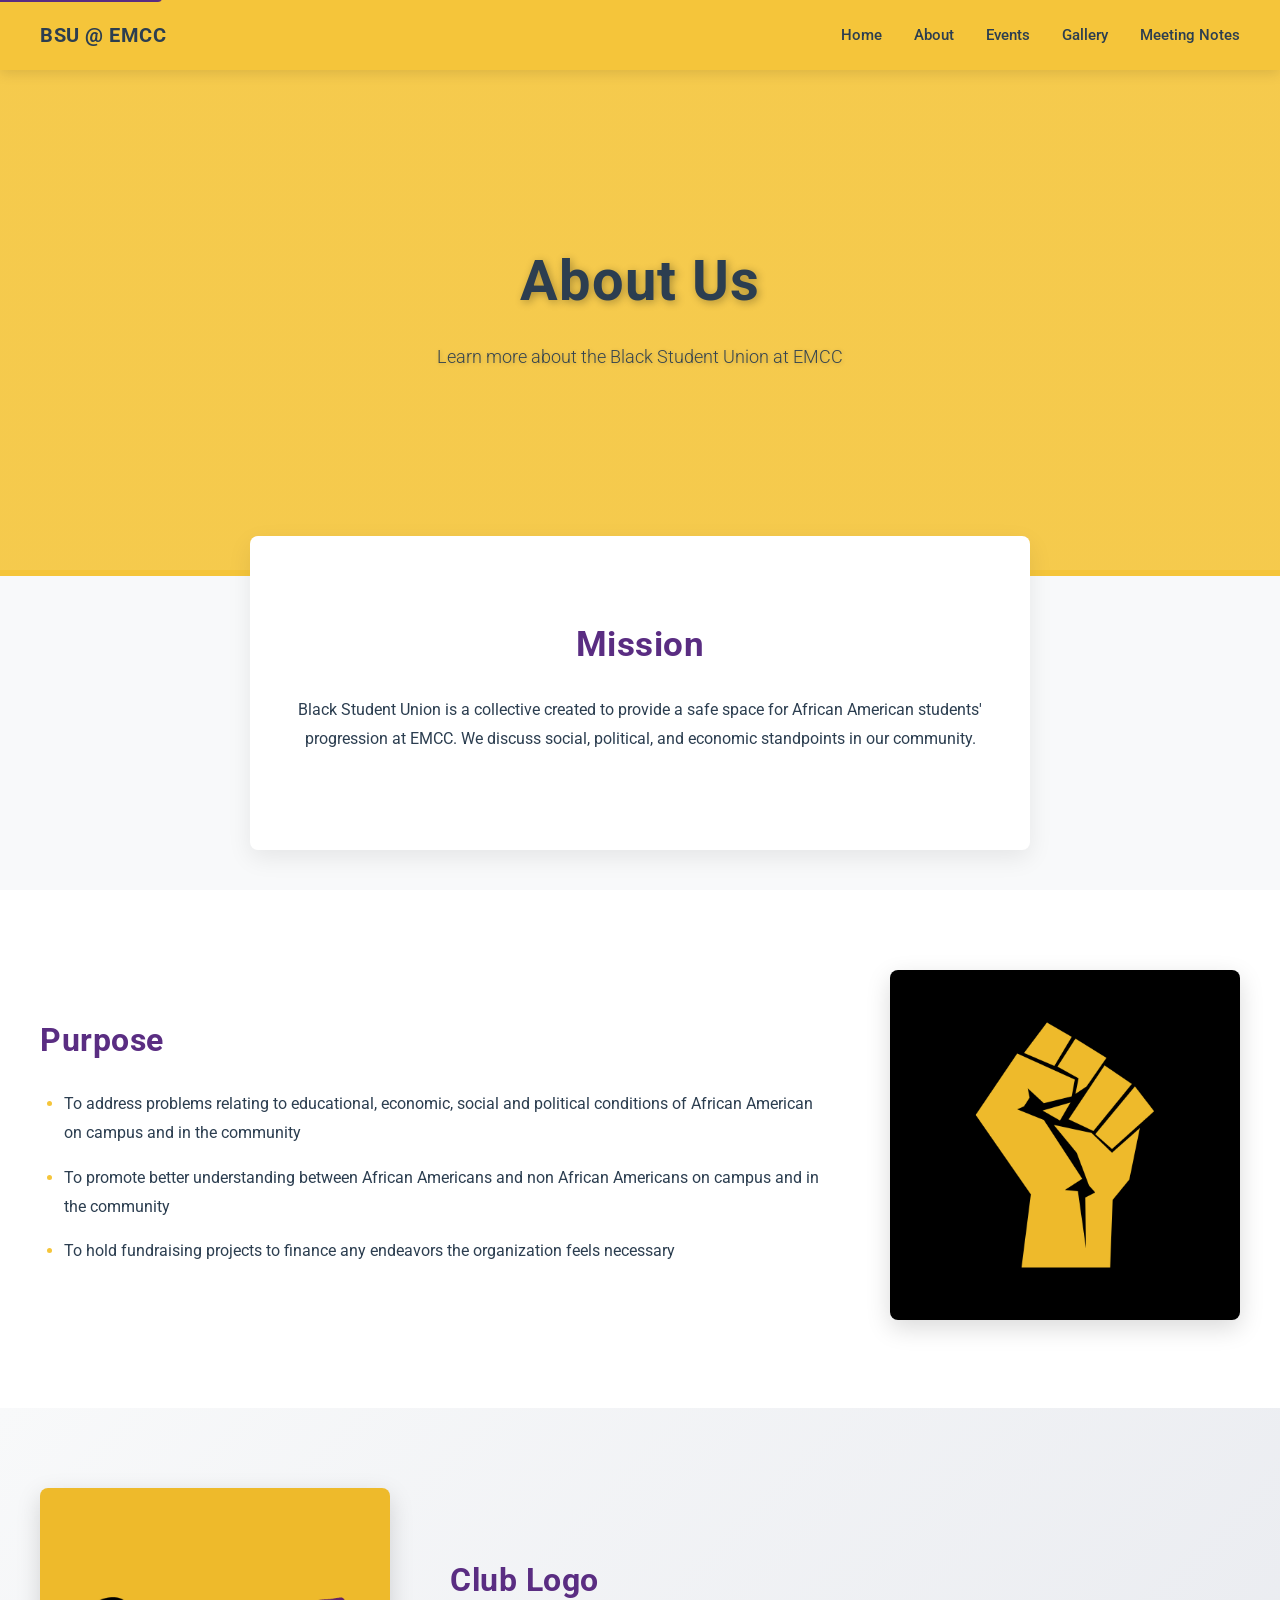
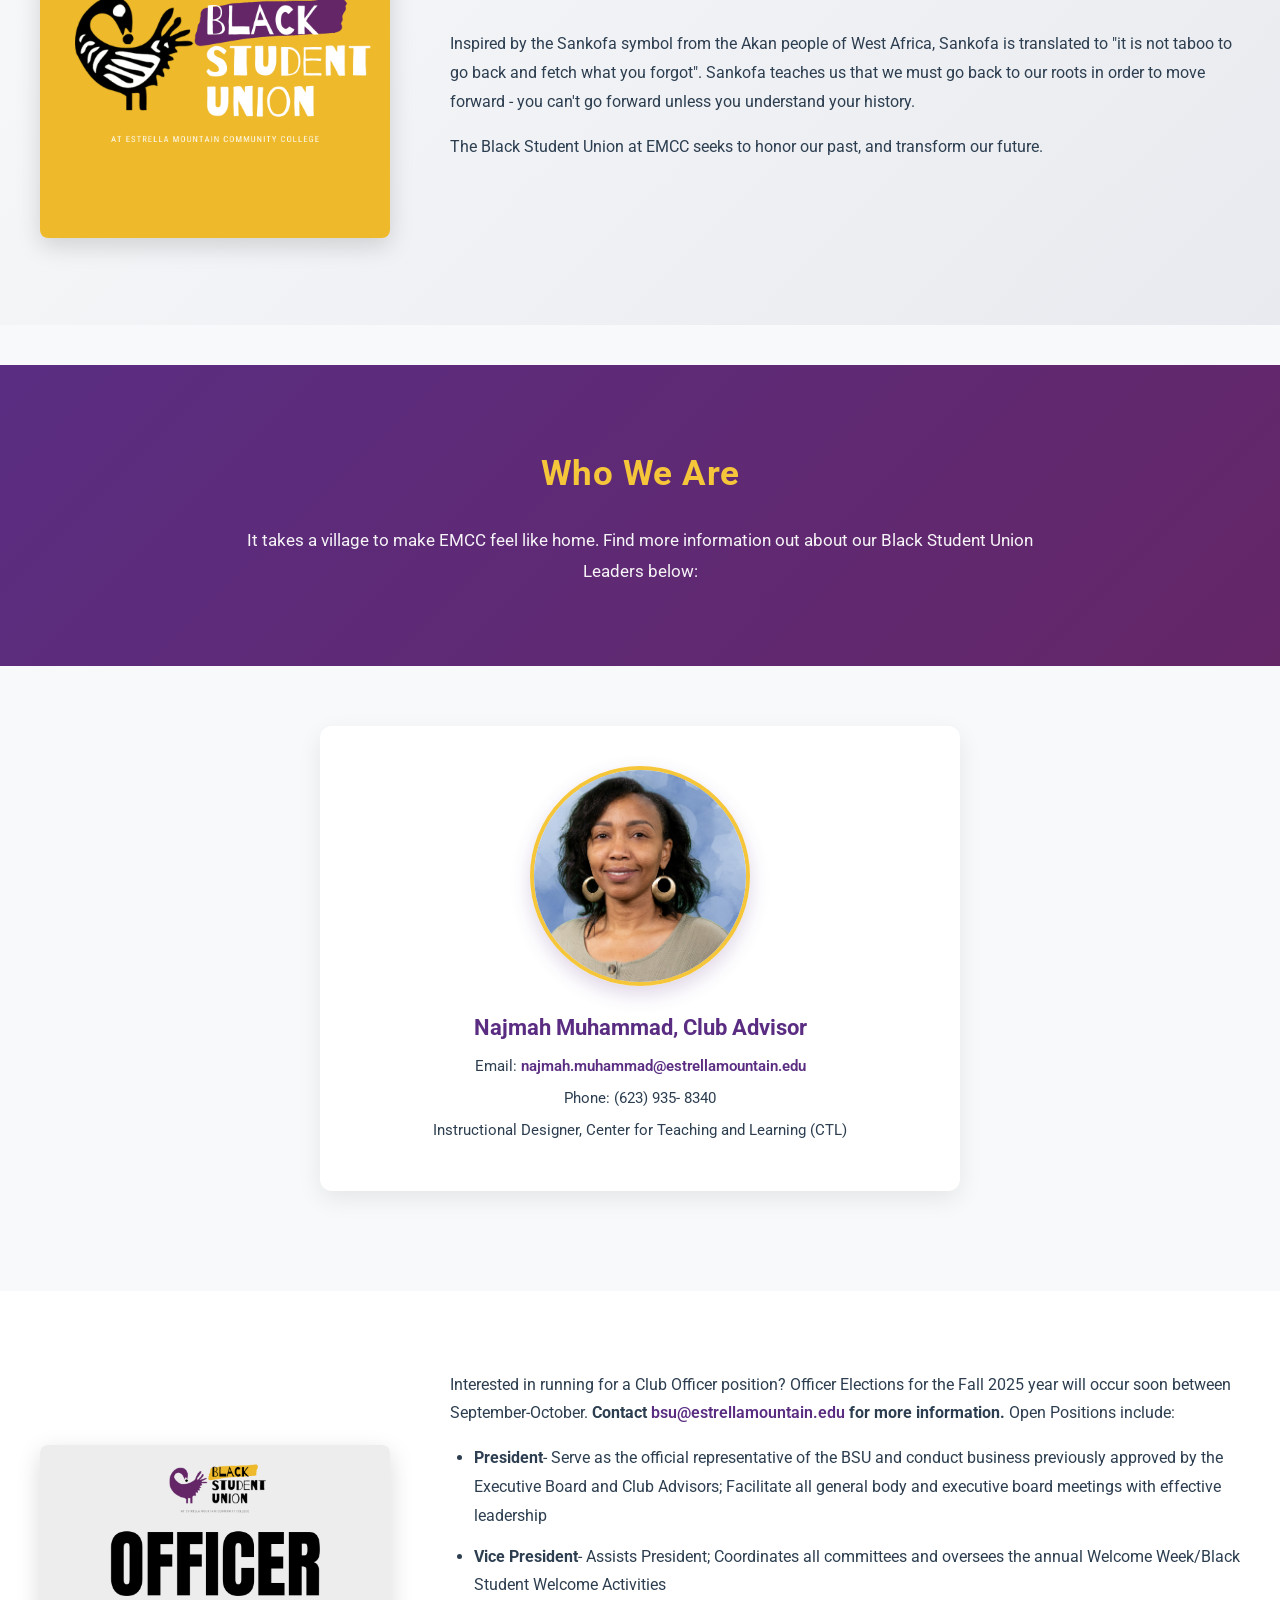
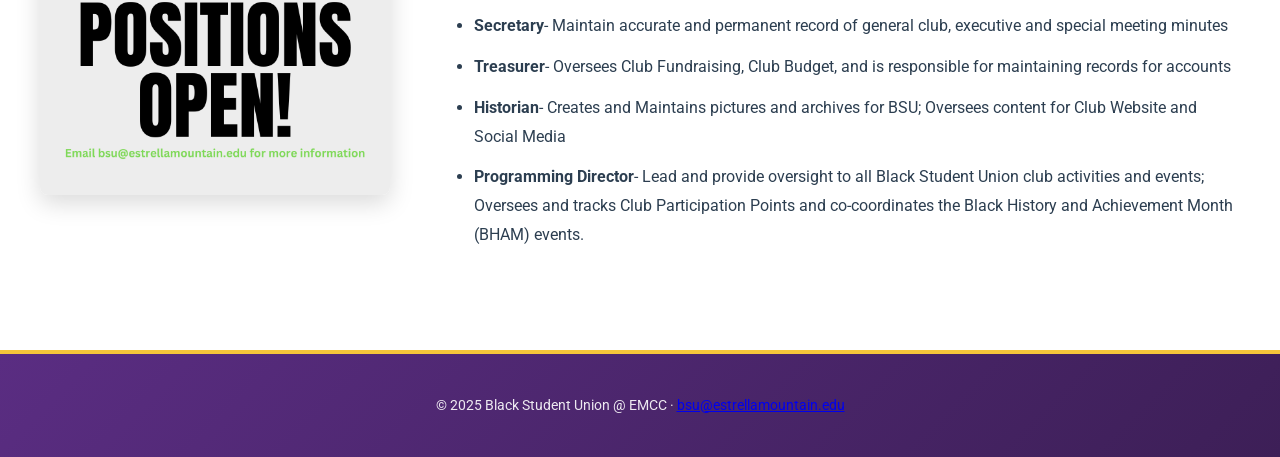
==== commit 300b5a7e: "Finished adding accessibility features to the BSU gallery and events pages." ====
--- a/about.html
+++ b/about.html
@@ -8,21 +8,25 @@
     <link rel="stylesheet" href="club_content.css">
 </head>
 <body>
-    <nav class="nav-about">
-        <span class="nav-brand">BSU @ EMCC</span>
-        <ul class="nav-links">
-            <li><a href="Home.html">Home</a></li>
-            <li><a href="About.html">About</a></li>
-            <li><a href="Events.html">Events</a></li>
-            <li><a href="BSUGallery.html">Gallery</a></li>
-            <li><a href="#">Meeting Notes</a></li>
-        </ul>
-    </nav>
-    <div class="hero hero-about">
-        <h1>About Us</h1>
-        <p>Learn more about the Black Student Union at EMCC</p>
-    </div>
-    <hr class="divider-about">
+<a href="#main-content" class="skip-link">Skip to main content</a>
+
+<nav class="nav-about" role="navigation" aria-label="Main navigation">
+    <span class="nav-brand">BSU @ EMCC</span>
+    <ul class="nav-links">
+        <li><a href="home.html">Home</a></li>
+        <li><a href="about.html">About</a></li>
+        <li><a href="Events.html">Events</a></li>
+        <li><a href="BSUGallery.html">Gallery</a></li>
+        <li><a href="#">Meeting Notes</a></li>
+    </ul>
+</nav>
+<div class="hero hero-about">
+    <h1>About Us</h1>
+    <p>Learn more about the Black Student Union at EMCC</p>
+</div>
+<hr class="divider-about">
+
+<main id="main-content">
     <div class="mission-section">
         <h2>Mission</h2>
         <p>Black Student Union is a collective created to provide a safe space for African American students' progression at EMCC. We discuss social, political, and economic standpoints in our community.</p>
@@ -63,9 +67,9 @@
         <p>Instructional Designer, Center for Teaching and Learning (CTL)</p>
     </div>
     <div class = "club-officer-section">
-        <img class="img-pop" src="club_positions.png" alt="Club Officer">
+        <img class="img-pop" src="club_positions.png" alt="Club Officer positions">
         <div class = "club-officer-text">
-            <p>Interested in running for a Club Officer position? Officer Elections for the Fall 2025 year will occur soon between September-October. <strong>Contact <a href = mailto:bsu@estrellamountain.edu> bsu@estrellamountain.edu</a> for more information.</strong> Open Positions include:</p>
+            <p>Interested in running for a Club Officer position? Officer Elections for the Fall 2025 year will occur soon between September-October. <strong>Contact <a href="mailto:bsu@estrellamountain.edu"> bsu@estrellamountain.edu</a> for more information.</strong> Open Positions include:</p>
             <ul>
                 <li> <strong>President</strong>- Serve as the official representative of the BSU and conduct business previously approved by the Executive Board and Club Advisors; Facilitate all general body and executive board meetings with effective leadership </li>
                 <li> <strong>Vice President</strong>-  Assists President; Coordinates all committees and oversees the annual Welcome Week/Black Student Welcome Activities </li>
@@ -76,5 +80,11 @@
             </ul>
         </div>
     </div>
+
+</main>
+
+<footer role="contentinfo">
+  © 2025 Black Student Union @ EMCC · <a href="mailto:bsu@estrellamountain.edu">bsu@estrellamountain.edu</a>
+</footer>
 </body>
 </html>
--- a/club_content.css
+++ b/club_content.css
@@ -4,6 +4,40 @@
   color: #2c3e50; 
   background: #f8f9fa;
   line-height: 1.6;
+}
+
+/* ── SKIP LINK ── */
+.skip-link {
+  position: absolute;
+  top: -40px;
+  left: 0;
+  background: #5a2d82;
+  color: white;
+  padding: 8px;
+  text-decoration: none;
+  z-index: 100;
+  border-radius: 0 0 4px 0;
+}
+
+.skip-link:focus {
+  top: 0;
+}
+
+/* ── FOCUS STYLES ── */
+a:focus,
+button:focus,
+input:focus,
+textarea:focus,
+select:focus {
+  outline: 3px solid #f5c53a;
+  outline-offset: 2px;
+}
+
+button {
+  cursor: pointer;
+  border: none;
+  font-family: inherit;
+  font-size: inherit;
 }
 
 /* ── NAV ── */
@@ -55,6 +89,11 @@
 }
 .nav-links a:hover::after {
   width: 100%;
+}
+.nav-links a:focus {
+  outline: 2px solid #f5c53a;
+  outline-offset: 4px;
+  border-radius: 2px;
 }
 
 
@@ -101,11 +140,100 @@
   transform: translateY(-3px);
   box-shadow: 0 8px 20px rgba(0,0,0,0.3);
 }
+.ig-btn:focus {
+  outline: 3px solid rgba(255, 255, 255, 0.8);
+  outline-offset: 3px;
+}
 .ig-btn svg { width: 26px; height: 26px; fill: #fff; }
 
 
 
-/* ── NAV VARIANTS ── */
+/* ── FAQ SECTION ── */
+.faq-section {
+  padding: 60px 20px;
+  max-width: 1200px;
+  margin: 0 auto;
+  background: #f8f9fa;
+}
+
+.faq-inner {
+  max-width: 900px;
+  margin: 0 auto;
+}
+
+.faq-inner h2 {
+  font-size: 2rem;
+  margin-bottom: 36px;
+  color: #2c3e50;
+}
+
+.faq-item {
+  margin-bottom: 16px;
+  border: 1px solid #e0e0e0;
+  border-radius: 12px;
+  background: #fff;
+  box-shadow: 0 2px 8px rgba(0,0,0,0.05);
+  transition: box-shadow 0.3s ease;
+}
+
+.faq-item.open {
+  box-shadow: 0 4px 16px rgba(0,0,0,0.08);
+}
+
+.faq-btn {
+  width: 100%;
+  padding: 18px 24px;
+  text-align: left;
+  font-size: 1.05rem;
+  font-weight: 600;
+  color: #2c3e50;
+  background: transparent;
+  border: none;
+  cursor: pointer;
+  display: flex;
+  justify-content: space-between;
+  align-items: center;
+  transition: background-color 0.3s ease;
+}
+
+.faq-btn:hover {
+  background-color: rgba(90, 45, 130, 0.05);
+}
+
+.faq-btn:focus {
+  outline: 3px solid #f5c53a;
+  outline-offset: -3px;
+  background-color: rgba(90, 45, 130, 0.08);
+}
+
+.faq-btn svg {
+  width: 24px;
+  height: 24px;
+  stroke: #5a2d82;
+  stroke-width: 2;
+  transition: transform 0.3s ease;
+  flex-shrink: 0;
+}
+
+.faq-item.open .faq-btn svg {
+  transform: rotate(180deg);
+}
+
+.faq-body {
+  max-height: 0;
+  overflow: hidden;
+  transition: max-height 0.3s ease;
+}
+
+.faq-item.open .faq-body {
+  max-height: 500px;
+}
+
+.faq-body p {
+  padding: 0 24px 18px;
+  color: #555;
+  line-height: 1.8;
+}
 .nav-about {
   background: linear-gradient(135deg, #f5c53a 0%, #f5c53a 100%);
   box-shadow: 0 4px 12px rgba(0,0,0,0.1);
@@ -238,9 +366,21 @@
   cursor: pointer;
   aspect-ratio: 1 / 1;
   box-shadow: 0 20px 45px rgba(0,0,0,0.1);
-  transition: transform 0.3s ease, box-shadow 0.3s ease;
+  transition: transform 0.3s ease, box-shadow 0.3s ease, outline 0.2s ease;
   background: #111;
   display: grid;
+  border: none;
+  padding: 0;
+}
+
+.gallery-grid .event-card:hover {
+  transform: translateY(-5px);
+  box-shadow: 0 28px 58px rgba(0,0,0,0.16);
+}
+
+.gallery-grid .event-card:focus {
+  outline: 4px solid #f5c53a;
+  outline-offset: 3px;
 }
 
 .gallery-grid .event-card:hover {
@@ -346,6 +486,13 @@
   color: #2c3e50;
 }
 
+.lightbox-close:focus {
+  outline: 3px solid #f5c53a;
+  outline-offset: 2px;
+  background: rgba(245,197,58,0.95);
+  color: #2c3e50;
+}
+
 .lightbox-content {
   display: grid;
   grid-template-columns: 56px minmax(0, 1fr) 56px;
@@ -389,6 +536,12 @@
   background: rgba(245,197,58,0.28);
 }
 
+.lightbox-nav:focus {
+  outline: 3px solid #f5c53a;
+  outline-offset: 2px;
+  background: rgba(245,197,58,0.35);
+}
+
 .lightbox-caption {
   color: #fff;
   font-size: 1rem;
@@ -424,6 +577,12 @@
   opacity: 0.95;
 }
 
+.lightbox-thumb:focus {
+  outline: 3px solid #f5c53a;
+  outline-offset: 2px;
+  border-color: #f5c53a;
+}
+
 .lightbox-thumb img,
 .lightbox-thumb video {
   width: 100%;
@@ -526,11 +685,18 @@
   border-radius: 999px;
   box-shadow: 0 12px 30px rgba(0,0,0,0.22);
   transition: transform 0.25s ease, opacity 0.25s ease;
+  border: none;
+  cursor: pointer;
 }
 
 .hero-cta:hover {
   transform: translateY(-2px);
   opacity: 0.95;
+}
+
+.hero-cta:focus {
+  outline: 3px solid rgba(0, 0, 0, 0.3);
+  outline-offset: 3px;
 }
 
 .page-content {
@@ -956,12 +1122,19 @@
 .canvas-banner a {
   color: #5a2d82;
   font-weight: 700;
-  text-decoration: none;
+  text-decoration: underline;
   transition: opacity 0.3s ease;
 }
 
 .canvas-banner a:hover {
   opacity: 0.8;
+}
+
+.canvas-banner a:focus {
+  outline: 3px solid #5a2d82;
+  outline-offset: 2px;
+  border-radius: 2px;
+}
   text-decoration: underline;
 }
 
@@ -1060,12 +1233,17 @@
 .contact-note a {
   color: #5a2d82;
   font-weight: 700;
-  text-decoration: none;
+  text-decoration: underline;
   transition: color 0.3s ease;
 }
 
 .contact-note a:hover {
   color: #f5c53a;
+}
+
+.contact-note a:focus {
+  outline: 3px solid #5a2d82;
+  outline-offset: 2px;
 }
 
 /* ── GOOGLE FORM EMBED ── */
@@ -1074,6 +1252,13 @@
   border-radius: 8px;
   overflow: hidden;
   box-shadow: 0 4px 12px rgba(0,0,0,0.1);
+}
+
+.gform-embed iframe {
+  border: none;
+  display: block;
+  width: 100%;
+  height: 800px;
 }
 
 .gform-embed iframe {
